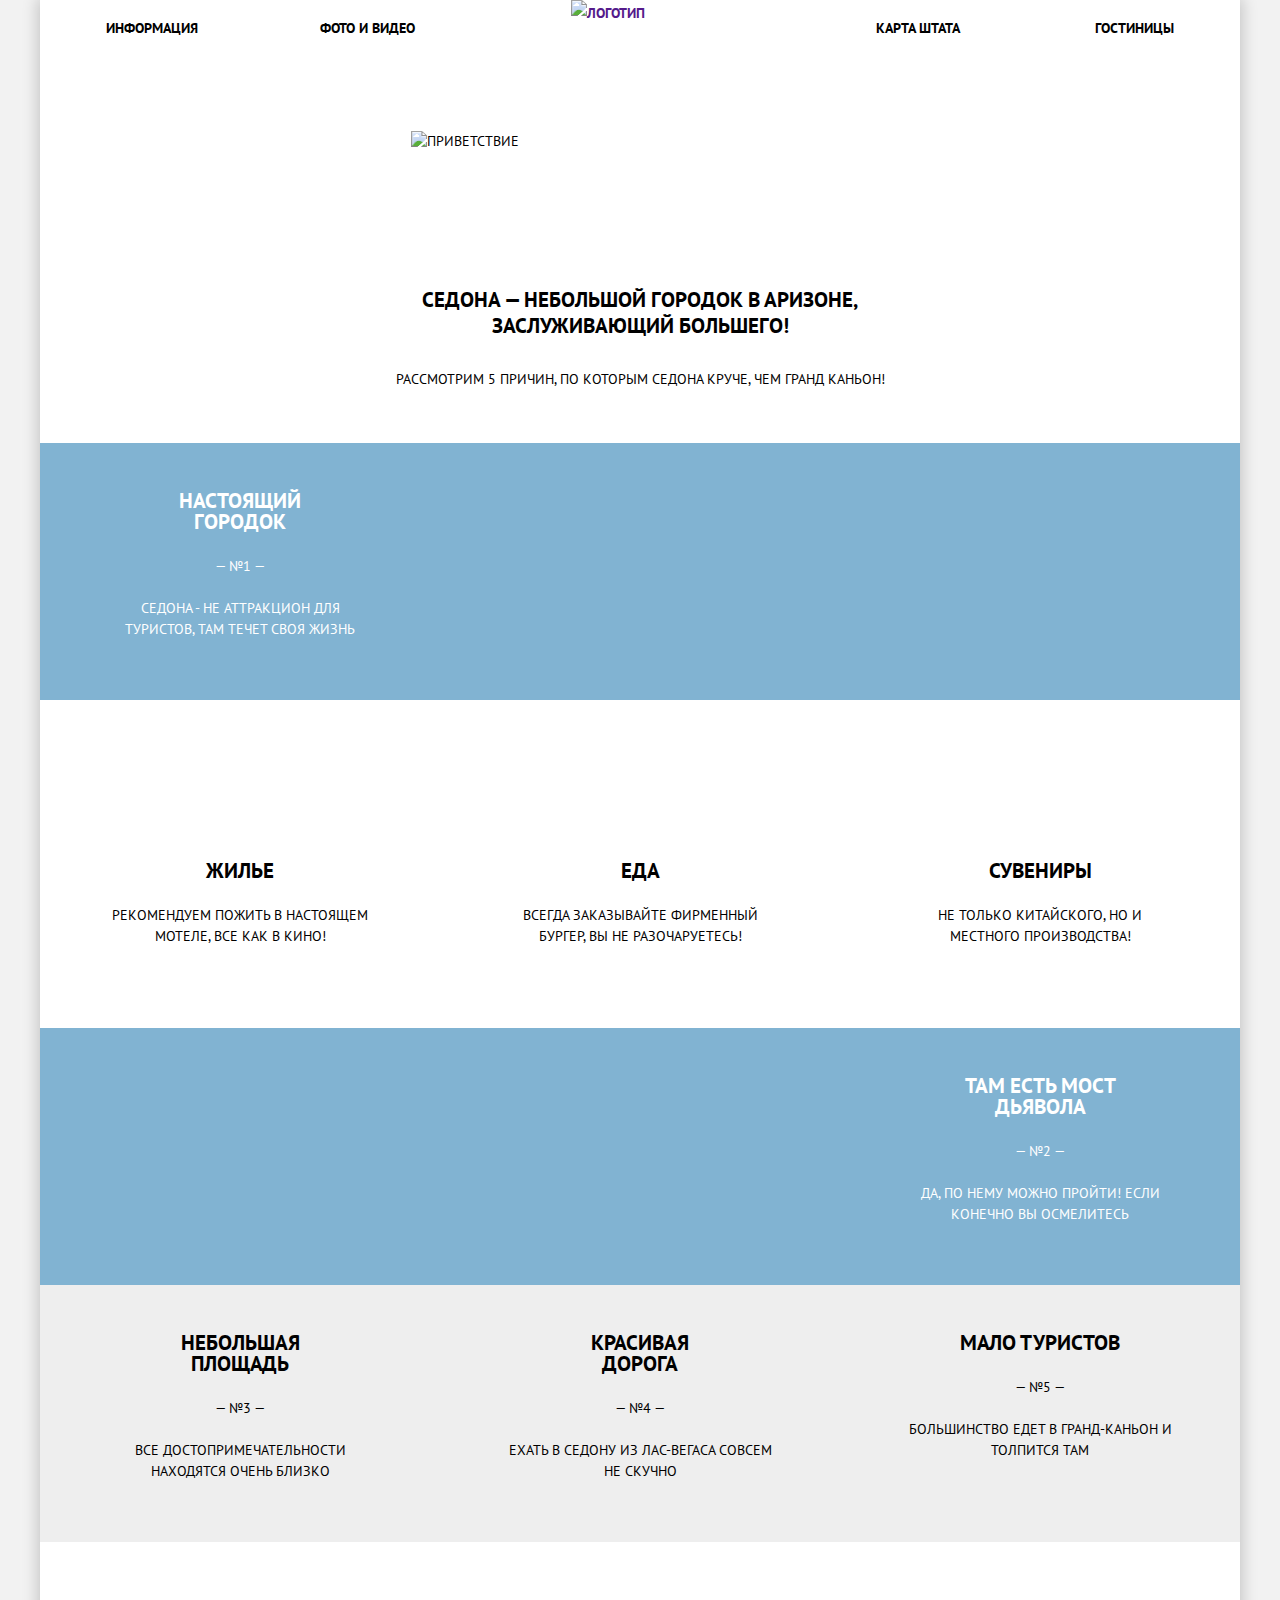
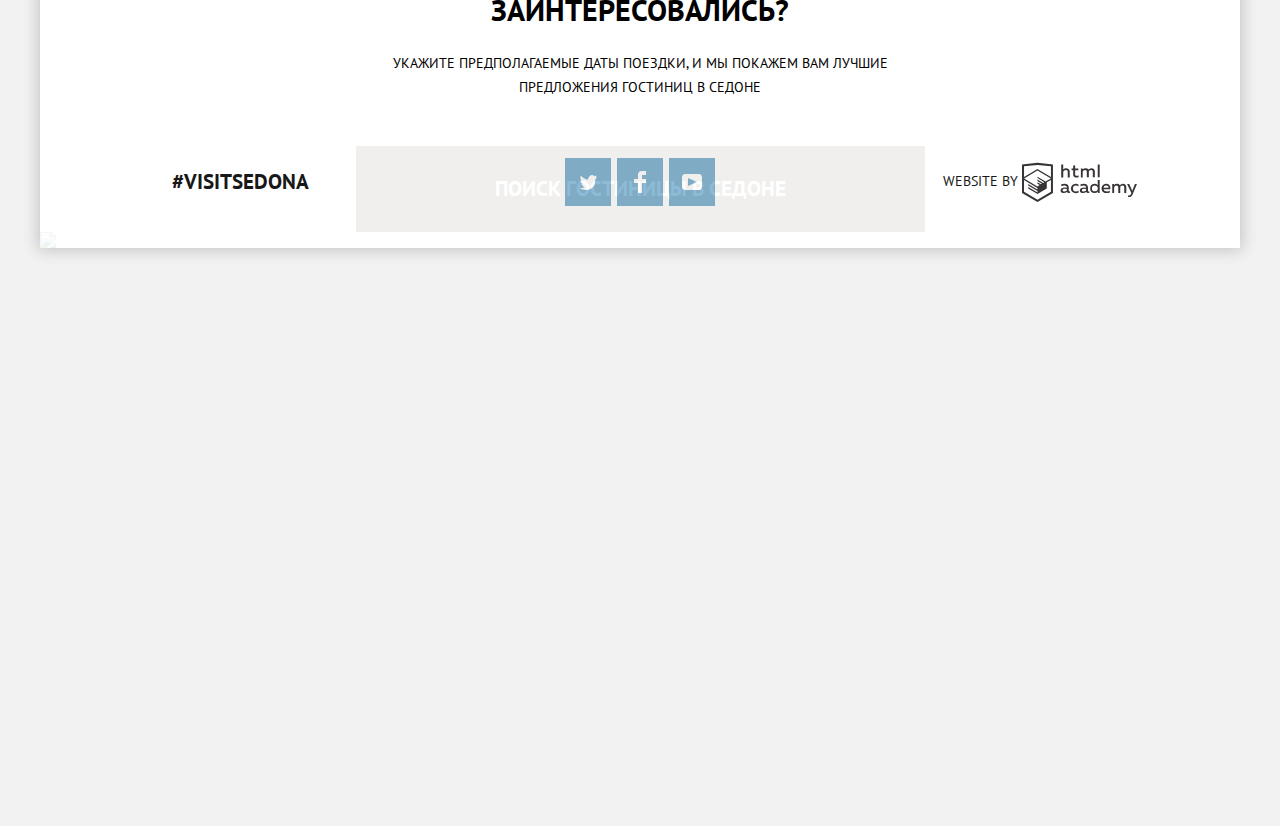
==== index.html @ f434c278 "Верстка index.html FE" ====
<!DOCTYPE html>
<html lang="en">
<head>
	<meta charset="UTF-8">
	<title>Седона — небольшой городок в Аризоне, заслуживающий большего!</title>
	<!-- <link href="https://fonts.googleapis.com/css?family=PT+Sans:400,700&amp;subset=cyrillic,cyrillic-ext" rel="stylesheet"> -->
	<link href="http://fonts.googleapis.com/css?family=PT+Sans:400,700&subset=latin,cyrillic" rel="stylesheet">
	<link rel="stylesheet" href="css/styles.css">
</head>
<body>
	<div class="container">
		<header class="main-header">
			<nav class="main-nav">
				<a href="" class="logo">
					<img src="img/logo.png" alt="Логотип ">
				</a>
				<ul class="main-menu-list">
					<li class="menu-item"><a href="">Информация</a></li>
					<li class="menu-item"><a href="">Фото и видео</a></li>
					<li class="menu-item"><a href="">Карта штата</a></li>
					<li class="menu-item"><a href="../j-sedona/sedona/hotels.html">Гостиницы</a></li>
				</ul>
			</nav>
		</header>
		<main class="main-content">
			<h1>Седона — небольшой городок в Аризоне, заслуживающий большего!</h1>
			<section class="intro">
				<h2 class="visually-hidden">Because the Grand Canyon sucks!</h2>
				<img src="img/greeting.png" width="458" height="352" alt="Приветствие">
			</section>
			<section class="reasons">
				<h2 class="visually-hidden">Преимущества Седоны</h2>
				<p>Рассмотрим 5 причин, по которым Седона круче, чем Гранд Каньон!</p>
				<ol class="reasons-list">
					<li class="reasons-list-item wide-item-left">
						<div class="text-wrap">
							<h3>Настоящий городок</h3>
							<p>Седона - не аттракцион для туристов, там течет своя жизнь</p>
						</div>
						<div class="additional-content"></div>
					</li>
					<li class="reasons-list-item wide-item-right">
						<div class="text-wrap">
							<h3>Там есть мост дьявола</h3>
							<p>Да, по нему можно пройти! Если конечно вы осмелитесь</p>
						</div>
						<div class="additional-content"></div>
					</li>
					<li class="reasons-list-item">
						<div class="text-wrap">
							<h3>Небольшая площадь</h3>
							<p>Все достопримечательности находятся очень близко</p>
						</div>
						<div class="additional-content"></div>
					</li>
					<li class="reasons-list-item">
						<div class="text-wrap">
							<h3>Красивая дорога</h3>
							<p>Ехать в Седону из Лас-Вегаса совсем не скучно</p>
						</div>
						<div class="additional-content"></div>
					</li>
					<li class="reasons-list-item">
						<div class="text-wrap">
							<h3>Мало туристов</h3>
							<p>Большинство едет в Гранд-Каньон и толпится там</p>
						</div>
						<div class="additional-content"></div>
					</li>
					<li class="suggestion">
						<ul>
							<li class="suggestion-item suggestion-icon-1">
								<h3>Жилье</h3>
								<p>Рекомендуем пожить в настоящем мотеле, все как в кино!</p>
							</li>
							<li class="suggestion-item suggestion-icon-2">
								<h3>Еда</h3>
								<p>Всегда заказывайте фирменный бургер, вы не разочаруетесь!</p>
							</li>
							<li class="suggestion-item suggestion-icon-3">
								<h3>Сувениры</h3>
								<p>Не только китайского, но и местного производства!</p>
							</li>
						</ul>
					</li>
				</ol>
			</section>
			<section class="hotels">
				<h2 class="visually-hidden">Поиск гостиницы</h2>
				<b>Заинтересовались?</b>
				<p>Укажите предполагаемые даты поездки, и мы покажем вам лучшие предложения гостиниц в Седоне</p>
				<a href="" class="btn btn-search">Поиск гостиницы в Седоне</a>
			</section> 
			<section class="map">
				<h2 class="visually-hidden">Карта</h2>
				<iframe src="https://www.google.com/maps/embed?pb=!1m18!1m12!1m3!1d591648.1416118717!2d-111.69464565465383!3d34.99606232002857!2m3!1f0!2f0!3f0!3m2!1i1024!2i768!4f13.1!3m3!1m2!1s0x872da132f942b00d%3A0x5548c523fa6c8efd!2z0KHQtdC00L7QvdCwLCDQkNGA0LjQt9C-0L3QsCA4NjMzNiwg0KHQqNCQ!5e0!3m2!1sru!2sua!4v1518961090553" width="1200" height="594" frameborder="0" style="border:0" allowfullscreen></iframe>
				<img src="img/map.jpg" alt="Карта проезда" width="100%" height="594">
			</section>
		</main>
		<footer class="main-footer">
			<div class="hashtag-wrap column">
				<a href="" class="main-footer-hashtag">#visitsedona</a>	
			</div>
			
			<ul class="social-links column">
				<li><a href="" class="social-button"><span class="visually-hidden">Twitter</span><svg xmlns="http://www.w3.org/2000/svg" width="17" height="15"><path fill="#FFF" d="M10.95.144c1.685-.496 2.984.27 3.577 1.179.673-.231 1.331-.481 2.011-.708a2.345 2.345 0 0 1-.857 1.768c.685.17 1.304-.491 1.304-.491-.169 1-1.006 1.788-1.563 2.024-.231 6.75-3.175 11.217-10.077 11.082h-.446c-.41 0-4.164-.46-4.898-1.887 2.271.196 3.893-.422 4.693-1.177-.96-.3-2.679-.477-2.979-2.95.349.106.564.228 1.19.119C1.705 8.247.374 7.53.448 5.33c.285.328 1.067.536 1.34.472C1.085 5.561-.182 2.442.894.85c1.818 1.854 3.735 3.606 7.152 3.773C8.254 2.33 9.183.793 10.95.144z"/></svg></a></li>
				<li><a href="" class="social-button"><span class="visually-hidden">Facebook</span><svg xmlns="http://www.w3.org/2000/svg" width="12" height="22" viewBox="0 0 12 22"><path fill="#FFF" d="M12 4V0H8a4 4 0 0 0-4 4v4H0v4h4v10h4V12h4V8H8V4h4z"/></svg></a></li>
				<li><a href="" class="social-button"><span class="visually-hidden">Youtube</span><svg xmlns="http://www.w3.org/2000/svg" width="20" height="16"><path fill="#FFF" d="M17 0H3C1.35 0 0 1.35 0 3v10c0 1.65 1.35 3 3 3h14c1.65 0 3-1.35 3-3V3c0-1.65-1.35-3-3-3zM6.027 11.998V4.002L15.014 8l-8.987 3.998z"/></svg></a></li>
			</ul>
			<div class="footer-copyright column">
				<b>Website by</b>
				<a href="">
					<span class="visually-hidden">HTML Academy</span>
					<svg  class="copyright-logo" id="Layer_1" data-name="Layer 1" xmlns="http://www.w3.org/2000/svg" viewBox="0 0 108.08 36.85"><title>logo-htmlacademy-small1</title><path d="M44.61,26.88a2,2,0,0,0,.55-0.1v1.33a3.25,3.25,0,0,1-1.18.21,1.67,1.67,0,0,1-1.67-1,4.84,4.84,0,0,1-3.14,1.08c-1.51,0-2.91-.83-2.91-2.55,0-2.13,2-2.79,3.71-2.79a11.08,11.08,0,0,1,2.17.25v-0.3c0-1-.76-1.77-2.19-1.77a7.42,7.42,0,0,0-3,.64v-1.7a10.21,10.21,0,0,1,3.19-.55c2.36,0,3.81,1.12,3.81,3.65v3a0.54,0.54,0,0,0,.49.59h0.17Zm-6.44-1.13A1.35,1.35,0,0,0,39.63,27h0.11a3.39,3.39,0,0,0,2.41-1V24.58a9.72,9.72,0,0,0-1.81-.21c-1,0-2.16.33-2.16,1.38h0Zm12.36-6.11a5,5,0,0,1,2.57.64V22a4.08,4.08,0,0,0-2.3-.7,2.75,2.75,0,1,0,0,5.49,5,5,0,0,0,2.43-.64v1.71a6.27,6.27,0,0,1-2.76.57A4.21,4.21,0,0,1,46,24.51q0-.21,0-0.41a4.32,4.32,0,0,1,4.18-4.46h0.38Zm12.17,7.24a2,2,0,0,0,.55-0.1v1.33a3.25,3.25,0,0,1-1.18.21,1.67,1.67,0,0,1-1.67-1,4.84,4.84,0,0,1-3.14,1.08c-1.51,0-2.91-.83-2.91-2.55,0-2.13,2-2.79,3.71-2.79a11.08,11.08,0,0,1,2.17.25v-0.3c0-1-.76-1.77-2.19-1.77a7.42,7.42,0,0,0-3,.64v-1.7a10.21,10.21,0,0,1,3.19-.55c2.36,0,3.81,1.12,3.81,3.65v3a0.54,0.54,0,0,0,.49.59h0.17Zm-6.44-1.13A1.35,1.35,0,0,0,57.73,27h0.11a3.39,3.39,0,0,0,2.41-1V24.58a9.72,9.72,0,0,0-1.81-.21c-1.06,0-2.16.33-2.16,1.38h0ZM73,16V28.2H71.35V26.88a3.88,3.88,0,0,1-3.19,1.54,4.4,4.4,0,0,1,0-8.78,3.81,3.81,0,0,1,3,1.3V16H73Zm-4.53,5.22a2.76,2.76,0,1,0,0,5.52A2.86,2.86,0,0,0,71.15,25V23A2.91,2.91,0,0,0,68.49,21.27ZM79,19.64c3.31,0,4.46,2.68,3.92,5.09H76.7c0.21,1.5,1.67,2.11,3.19,2.11a6.11,6.11,0,0,0,2.64-.59v1.6a7.14,7.14,0,0,1-3,.57C77,28.42,74.78,27,74.78,24a4.18,4.18,0,0,1,4-4.39H79Zm0.09,1.54a2.28,2.28,0,0,0-2.44,2.1v0.06H81.3A2,2,0,0,0,79.13,21.18Zm5.73,7V19.87h1.65v1a3.81,3.81,0,0,1,2.78-1.27A2.86,2.86,0,0,1,91.89,21a4.12,4.12,0,0,1,2.91-1.33A3.06,3.06,0,0,1,98,23V28.2h-1.9V23.05a1.59,1.59,0,0,0-1.42-1.75H94.42a2.8,2.8,0,0,0-2.07,1.12V28.2h-1.9V23.05A1.59,1.59,0,0,0,89,21.31H88.8a3,3,0,0,0-2.21,1.29v5.63H84.86Zm21.31-8.33h1.9l-3.91,9.46c-0.9,2.17-2.09,2.86-3.35,2.86a4.76,4.76,0,0,1-1.1-.14V30.46a2.86,2.86,0,0,0,.85.12c0.9,0,1.58-.64,2.07-1.9l0.17-.42-4-8.4h2l2.86,6.29ZM38.73,1.46V6.22a3.81,3.81,0,0,1,2.7-1.14,3.25,3.25,0,0,1,3.44,3.4v5.15H43V8.72a1.81,1.81,0,0,0-1.61-2h-0.3a2.93,2.93,0,0,0-2.32,1.39v5.52h-1.9V1.46h1.9ZM49.94,2.31v3h3V6.91h-3v3.81c0,1.1.5,1.46,1.58,1.46a4.49,4.49,0,0,0,1.69-.33v1.6A6.8,6.8,0,0,1,51,13.8a2.55,2.55,0,0,1-2.86-2.74V6.89H46.58V5.26h1.5V2.74Zm5.4,11.31V5.28H57v1A3.81,3.81,0,0,1,59.77,5a2.86,2.86,0,0,1,2.6,1.33A4.12,4.12,0,0,1,65.28,5,3.06,3.06,0,0,1,68.44,8.4v5.21h-1.9V8.46a1.59,1.59,0,0,0-1.42-1.75H64.89a2.8,2.8,0,0,0-2.07,1.12v5.78h-1.9V8.46A1.59,1.59,0,0,0,59.5,6.71H59.27A3,3,0,0,0,57.06,8v5.63H55.34ZM71.17,1.45H73V13.6H71.17V1.45ZM14.71,0H14.55L0,1.54V28.21l14.55,8.66,14.55-8.66V1.54Zm12.5,27.1L14.55,34.64,1.9,27.12V16.18l12.59,7.5V25L5.86,19.9v1.31l8.68,5.21v1.39L5.87,22.65V24l8.68,5.21,8.75-5.24V18.31L27.2,16V27.12Zm0-12.53-3.48,2-1.6,1L14.51,13v1.31L21,18.23H21l-0.14.09-1,.54-5.37-3.2V17l4.24,2.52-1,.67-3.2-1.9v1.31l2.1,1.24L14.5,22.1,2,14.65,14.51,7.11Zm0-1.32L14.49,5.76,1.91,13.25v-10L14.56,1.92,27.21,3.25v10h0Z" transform="translate(0 -0.02)" fill="#231f20"/></svg>
				</a>
			</div>
		</footer>
	</div>
</body>
</html>
---- css/styles.css ----
body {
	margin: 0;
	padding: 0;

	font-family: 'PT Sans', sans-serif;
	font-size: 14px;
	line-height: 21px;
	text-transform: uppercase;
	
	background-color: #f2f2f2;
}

a {
	text-decoration: none;	
}

.visually-hidden:not(:focus):not(:active),
input[type="checkbox"].visually-hidden,
input[type="radio"].visually-hidden {
	position: absolute;

	width: 1px;
	height: 1px;
	margin: -1px;
	border: 0;
	padding: 0;

	white-space: nowrap;

	clip-path: inset(100%);
	clip: rect(0 0 0 0);
	overflow: hidden;
}

.container {
	position: relative;
	margin: 0 auto;
	max-width: 1200px;
	min-width: 610px;

	background-color: #fff;

	box-shadow: 0 0 15px 2px rgba(0,0,0,0.2);
}

.logo {
	position: absolute;
	margin-left: -69px;
	left: 50%;
	z-index: 1;
}

.main-nav {
	font-weight: bold;
	line-height: 26px;
}

.main-menu-list {
	display: flex;

	margin: 0 5.5%;
	padding: 0;
	list-style: none;
}

.main-menu-list .menu-item {
	width: 20%;
	padding: 15px 0;
}

.menu-item:nth-child(2) {
	margin-right: 20%;
}

.menu-item:nth-last-child(-n + 2) {
	text-align: right;
}

.menu-item a {
	color: #000;
}

.main-content {
	display: flex;
	flex-direction: column;
}



.intro {
	position: relative;

	/*height: 510px;*/
	order: -1;

	padding-bottom: 155px;

	/*background-color: #ddd;*/
	background-image:
		url("../img/intro-bg-mask.png"), 
		url("../img/intro-bg.jpg");
		
	background-position: 
		50% 100%, 
		50% -55px;
	background-size: 
		100% 57px, 
		auto auto;
	background-repeat:
		no-repeat,
		no-repeat;
}

.intro img {
	position: relative;
	margin-left: -229px;
	
	
	left: 50%;
	top: 75px;
}

.main-content h1 {
	margin-top: 55px;
	margin-left: auto;
	margin-right: auto;

	width: 445px;

	font-size: 21px;
	line-height: 26px;

	text-align: center;
	text-transform: uppercase;

}


/********************************************************************************************************************************/

.reasons > p {
	margin-top: 13px;
	margin-bottom: 51px;
	text-align: center;
	text-transform: uppercase;
	line-height: 26px;
}

.reasons-list,
.reasons-list ul {
	counter-reset: li;
	display: flex;
	flex-wrap: wrap;

	margin: 0;
	padding: 0;

	list-style-type: none;

	text-transform: uppercase;
}

.reasons-list .suggestion {	

	order: -1;
}

.reasons-list-item:first-child {
	order: -2;
}

/*--------------------------------------------------------*/
.reasons-list .reasons-list-item {
	box-sizing: border-box;
	padding: 47px 5.5% 60px;
	width: 33.333333%;

	text-align: center;

	background-color: #eee;
}

.reasons-list-item p {
	margin: 0;
}

/*--------------------------------------------------------*/
.reasons-list-item .text-wrap {
	box-sizing: border-box;
}

.reasons-list .wide-item-left,
.reasons-list .wide-item-right {
	display: flex;
	padding: 0;
	
	width: 100%;
	color: #fff;

	background-color: #81b3d2;
}



.wide-item-left .text-wrap,
.wide-item-right .text-wrap {
	padding: 47px 5.5% 60px;
	width: 33.333333%;
}

.wide-item-left .additional-content,
.wide-item-right .additional-content {
	width: 66.66668%;
	
	background-position: 50% 50%;
	background-size: cover;
	
}

.wide-item-left .additional-content {
	left: 100%;
	top: 0;

	background-image: url("../img/reason-1.jpg");
}

.wide-item-right .additional-content {
	order: -1;
	right: 100%;
	top: 0;
	
	background-image: url("../img/reason-2.jpg");
}

.reasons-list-item h3 {
	position: relative;
	margin: 0 auto 66px;

	width: 160px;
	
	font-size: 21px;
	line-height: 21px;
}

.reasons-list-item h3::after {
	counter-increment: li;
	content: "— №" counter(li) " —";
	position: absolute;

	left: 0;
	bottom: -45px;
	width: 100%;
	text-align: center;

	font-weight: normal;
	font-size: 14px;
	line-height: 21px;
}

.suggestion li {
	box-sizing: border-box;
	padding: 160px 6% 81px;
	width: 33.333333%;

	text-align: center;
}

.suggestion h3 {
	margin-top: 0;
	padding-left: 19%;
	padding-right: 19%;
	margin-bottom: 24px;

	font-size: 21px;
	line-height: 21px;
}

.suggestion p {
	margin: 0;
	padding: 0;
}

.suggestion-item {
	background-color: #fff;
}

.suggestion-icon-1 {
	background-image: url(../img/icon-1.svg);
}

.suggestion-icon-2 {
	background-image: url(../img/icon-2.svg);
}

.suggestion-icon-3 {
	background-image: url(../img/icon-3.svg);
}


.suggestion-icon-1,
.suggestion-icon-2,
.suggestion-icon-3 {
	background-size: auto 72px;
	background-position: 50% 60px;
	background-repeat: no-repeat;
}

.hotels {
	width: 570px;
	margin: 0 auto;
	padding-top: 50px;
	
	text-align: center;
	text-transform: uppercase;
}

.hotels b {
	display: block;
	font-size: 30px;
	line-height: 36px;
	margin-bottom: 23px;
}

.hotels p {
	margin-top: 0;
	margin-bottom: 47px;

	font-size: 14px;
	line-height: 24px;

}

.btn-search {
	display: inline-block;
	padding: 30px 139px;
	
	color: #fff;
	font-size: 21px;
	font-weight: bold;
	line-height: 26px;

	background-color: #766357;
}

.map {
	font-size: 0;
	line-height: 0;
}

.main-footer {
	position: absolute;
	display: flex;
	align-items: center;

	padding: 36px 0;	

	bottom: 0;
	width: 100%;

	background-color: #fff;

	opacity: 0.9;
}

.social-links {
	display: flex;
	justify-content: center;

	margin: 0;
	padding: 0;

	list-style-type: none;
}

.social-button {
	margin: 6px 3px;
	display: flex;
	justify-content: center;
	align-items: center;
	width: 46px;
	height: 48px;
	background-color: #81b3d2;
}

.column {
	width: 33.333333%;
	margin: 0 5.5%;

	text-align: center;
}

.main-footer-hashtag {
	font-size: 21px;
	font-weight: bold;
	line-height: 26px;

	color: #000;
}

.footer-copyright b{
	
	font-size: 14px;
	font-weight: normal;
	line-height: 26px;
}

.copyright-logo {
	width: 115px;
	height: 41px;
	vertical-align: middle;
}


.map {
	position: relative;
}

.map iframe {
	width: 100%;
	position: absolute;
	top: 0;
	left: 0;
}

.map img {
	object-fit: cover;
}
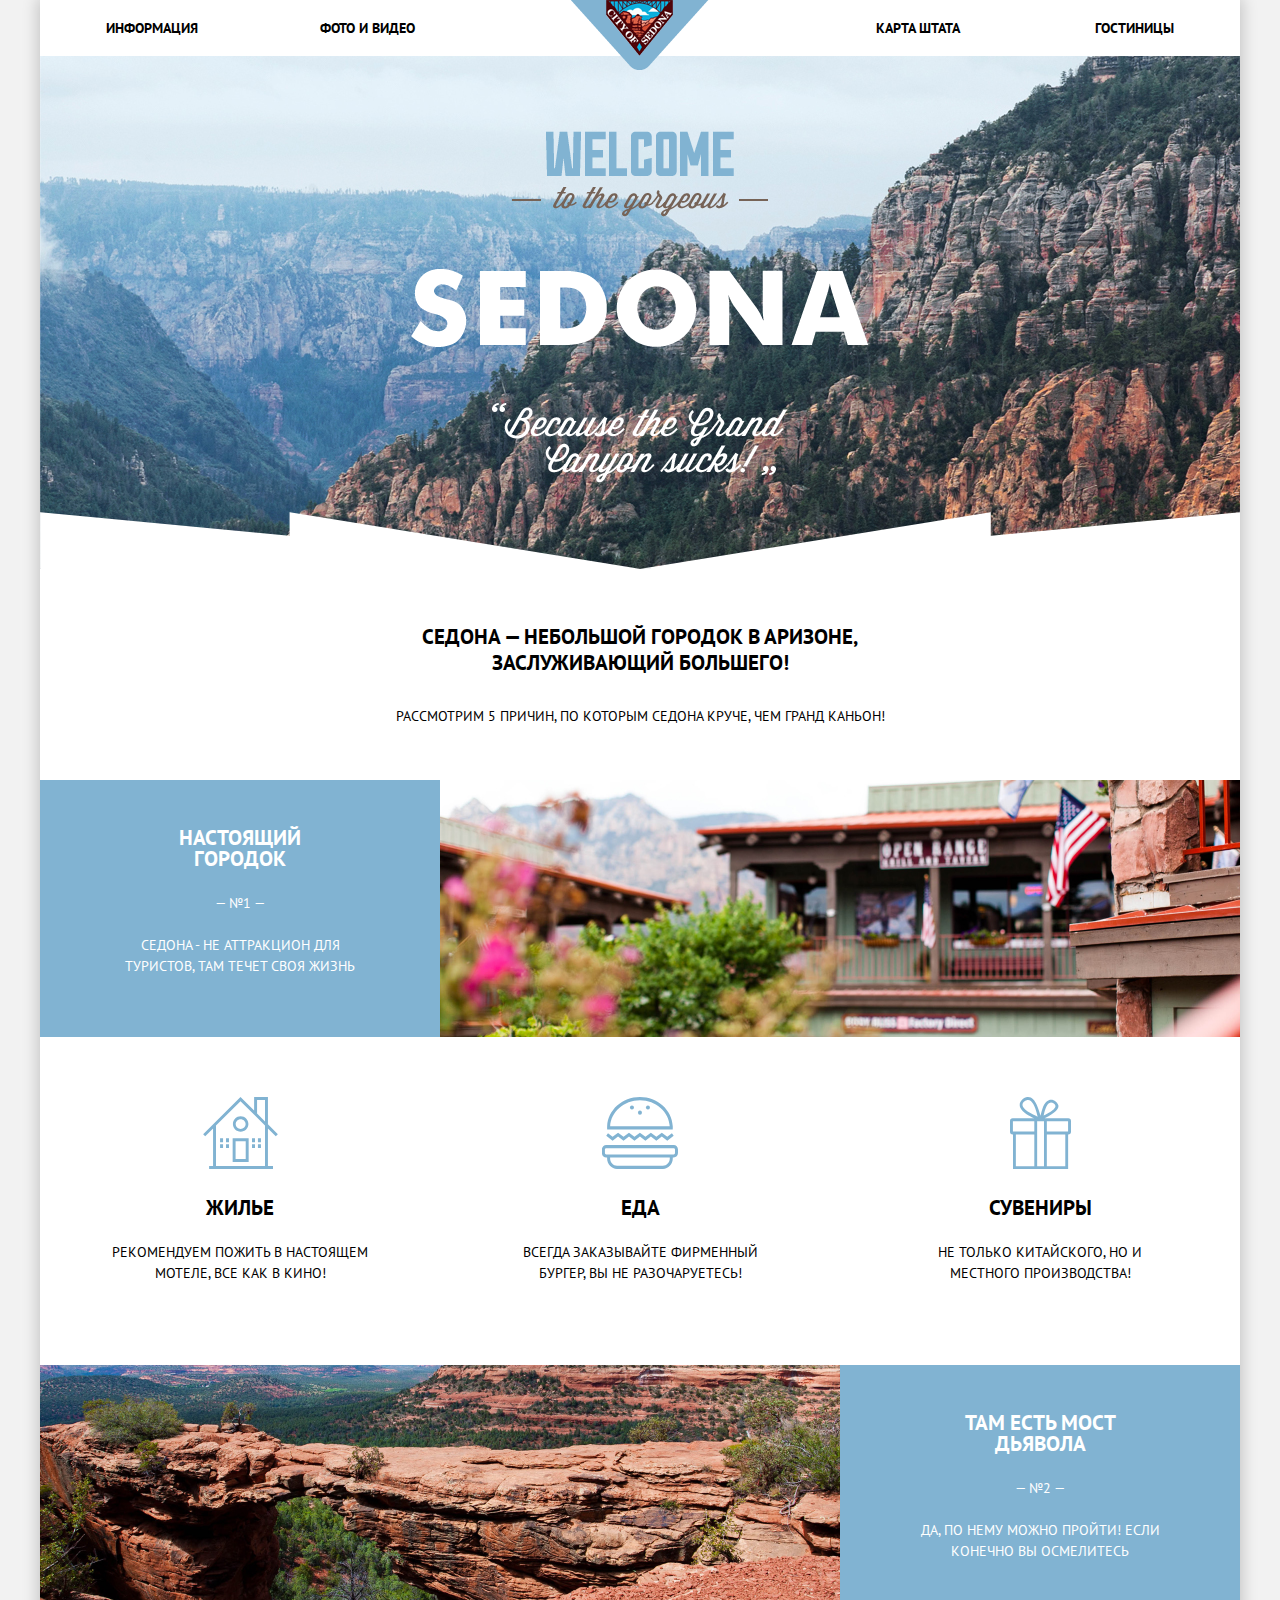
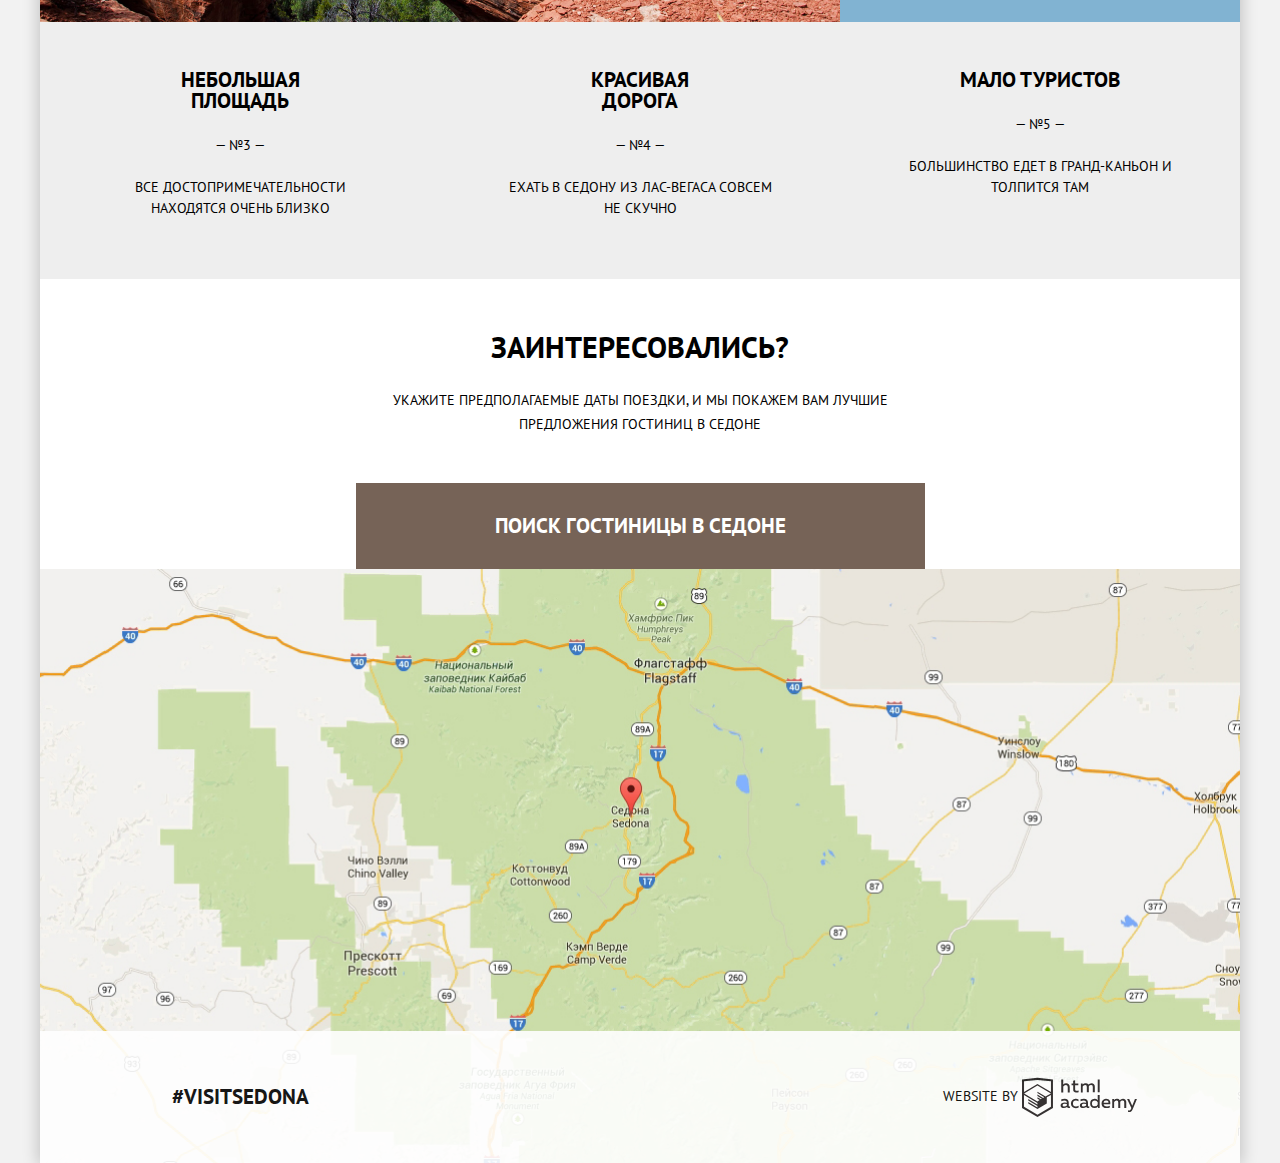
==== commit 0763c26e: "Верстка hotels.html" ====
--- a/index.html
+++ b/index.html
@@ -11,14 +11,14 @@
 	<div class="container">
 		<header class="main-header">
 			<nav class="main-nav">
-				<a href="" class="logo">
+				<a class="logo">
 					<img src="img/logo.png" alt="Логотип ">
 				</a>
 				<ul class="main-menu-list">
 					<li class="menu-item"><a href="">Информация</a></li>
 					<li class="menu-item"><a href="">Фото и видео</a></li>
 					<li class="menu-item"><a href="">Карта штата</a></li>
-					<li class="menu-item"><a href="../j-sedona/sedona/hotels.html">Гостиницы</a></li>
+					<li class="menu-item"><a href="hotels.html">Гостиницы</a></li>
 				</ul>
 			</nav>
 		</header>
@@ -89,7 +89,7 @@
 				<h2 class="visually-hidden">Поиск гостиницы</h2>
 				<b>Заинтересовались?</b>
 				<p>Укажите предполагаемые даты поездки, и мы покажем вам лучшие предложения гостиниц в Седоне</p>
-				<a href="" class="btn btn-search">Поиск гостиницы в Седоне</a>
+				<a href="" class="btn btn-search btn-brown">Поиск гостиницы в Седоне</a>
 			</section> 
 			<section class="map">
 				<h2 class="visually-hidden">Карта</h2>
--- a/css/styles.css
+++ b/css/styles.css
@@ -379,7 +379,6 @@
 	align-items: center;
 	width: 46px;
 	height: 48px;
-	background-color: #81b3d2;
 }
 
 .column {
@@ -424,4 +423,467 @@
 
 .map img {
 	object-fit: cover;
-}+}
+
+.filters {
+	padding: 27px 5.5% 33px;
+
+	background: url("../img/filters-bg.jpg");
+	background-repeat: no-repeat;
+	background-size: cover;
+
+	color: #fff;
+}
+
+.filter {
+	display: flex;
+}
+
+.filter fieldset {
+	margin: 0;
+	margin-right: 7.2%;
+	padding: 0;
+	border: 0;
+}
+
+.filter legend {
+	margin-bottom: 25px;
+	padding: 0;
+	font-weight: bold;
+	font-size: 16px;
+	line-height: 21px;
+}
+
+.filter > :last-child {
+	margin-right: 0;
+	margin-left: auto;
+}
+
+.filter-options-list {
+	margin: 0;
+	padding: 0;
+	list-style-type: none;
+}
+
+.filter-option {
+	position: relative;
+	margin-bottom: 25px;
+	padding-left: 40px;
+}
+
+.filter-option label {
+	cursor: pointer;
+}
+
+input[type="checkbox"] + .checkbox-indicator {
+	
+	position: absolute;
+	top: -1px;
+	left: 0;
+	
+	height: 23px;
+	width: 23px;
+	
+	background-image: url(../img/checkbox-off.svg);
+	background-position: 0 50%;
+	background-repeat: no-repeat;
+}
+
+input[type="checkbox"]:checked + .checkbox-indicator{
+	width: 27px;
+
+	background-image: url(../img/checkbox-on.svg);
+	background-position: 0 50%;
+	background-repeat: no-repeat;
+} 
+
+input[type="checkbox"]:focus + .checkbox-indicator,
+input[type="checkbox"]:hover:not([disabled]) + .checkbox-indicator {
+	height: 25px;
+	border-color: #663d15;
+	outline: thin dotted;
+	outline: 5px auto -webkit-focus-ring-color;
+
+}
+
+input[type="checkbox"]:disabled + .checkbox-indicator  {
+	opacity: 0.5;
+}
+
+input[type="checkbox"]:disabled ~ span  {
+	opacity: 0.5;
+	cursor: default;
+}
+
+.filter-options-list :last-child {
+	margin-bottom: 0;
+}
+
+.filter-range {
+	width: 28%;
+}
+
+.range-inputs {
+	position: relative;
+	display: flex;
+	justify-content: flex-end;
+
+	margin-bottom: 20px;
+
+	border: 2px solid #fff;
+	border-radius: 2px;
+}
+
+.range-inputs::after {
+	position: absolute;
+	content: "";
+
+	top: 50%;
+	left: 50%;
+
+	width: 2px;
+	height: 80%;
+	background-color: #fff;
+	transform: translate(-50%, -50%);
+}
+
+.range-inputs label {
+	display: flex;
+	justify-content: flex-end;
+	line-height: 32px;
+	text-align: right;
+	align-items: baseline;
+}
+
+.range-inputs input[type=text] {
+	width: 50%;
+	margin-left: 2%;
+	
+	font: inherit;
+	color: inherit;
+
+	border: 0;
+	background: transparent;
+}
+
+.range-controls {
+	position: relative;
+	margin-bottom: 35px;
+}
+
+.range-controls .scale {
+	height: 2px;
+	background: rgba(255, 255, 255, 0.3);
+}
+
+.range-controls .bar {
+	height: 2px;
+	width: 80%;
+
+	background-color: #fff;
+}
+
+.range-toggle {
+	position: absolute;
+	width: 4px;
+	height: 4px;
+	
+	top: -9px;
+
+	border: 8px solid #fff;
+	border-radius: 50%;
+
+	background-color: #b4b4b4;
+	box-shadow: 0 2px 1px 0 rgba(0, 1, 1, 0.2);
+}
+
+.range-toggle:focus,
+.range-toggle:hover {
+	border-width: 9px;
+	top: -10px;
+}
+
+.range-toggle-max {
+	left: 80%;
+}
+.filter-range legend {
+	margin-bottom: 10px;
+}
+
+.filter-range .btn-submit {
+	display: block;
+	margin: 0 auto;
+	padding: 5px 33px;
+
+	font: inherit;
+	color: inherit;
+	text-transform: uppercase;
+
+	border: 2px solid #fff;
+	border-radius: 2px;
+	background: transparent;
+}
+
+.filter-range .btn-submit:focus,
+.filter-range .btn-submit:hover {
+	color: #000;
+	background-color: #fff;
+	cursor: pointer;
+}
+
+.results-header {
+	display: flex;
+	align-items:center;
+
+	padding-top: 30px;
+	padding-bottom: 30px;
+	border-bottom: 1px solid rgba(0, 0, 0, 0.3);
+}
+
+.results .results-number {
+	margin: 0;
+	font-size: 21px;
+	font-weight: bold;
+	line-height: 26px;
+}
+
+.sorting {
+	display: flex;
+
+	font-size: 12px;
+	line-height: 18px;
+}
+
+.sorting span {
+	margin-right: 40px;
+}
+
+.sorting-type {
+	display: flex;
+
+	margin: 0;
+	padding: 0;
+
+	list-style-type: none;
+}
+
+.sorting-type-item {
+	margin-right: 34px;
+}
+
+.sorting-type-item a {
+	border-bottom: 1px dashed #81b3d2;
+	color: rgba(0, 0, 0, 0.3);
+}
+
+
+.sorting-type-item a:hover:not(.current) {
+	border-bottom: 1px dashed #81b3d2;
+	color: #81b3d2;
+}
+
+.sorting-type-item a:active:not(.current) {
+	border: 0;
+	color: #000;
+}
+
+.sorting-type-item .current {
+	color: #81b3d2;
+	border: 0;
+
+	cursor: default;
+}
+
+.sorting-controls {
+	margin-left: auto;
+	font-size: 0;
+	height: 18px;
+}
+
+.sorting-controls a {
+	margin-left: 10px;
+	line-height: 18px;
+	font-size: 11px;
+	opacity: 0.3;	
+}
+
+.sorting-controls a:hover,
+.sorting-controls a:focus {
+	opacity: 1;
+}
+
+.sorting-controls .current {
+	opacity: 1;
+}
+
+.sorting-controls .current path {
+	fill: #81b3d2;
+}
+
+.results-list {
+	margin: 0;
+	padding: 0;
+	list-style-type: none;
+}
+
+.result-list-item {
+	display: flex;
+	padding: 30px 0;
+	border-bottom: 1px solid rgba(0, 0, 0, 0.3);
+}
+
+.results .first-column {
+	width: 165px;
+}
+
+.result-list-item .info-block {
+	flex-grow: 1;
+}
+
+.info-block .title-wrap {
+	display: flex;
+	margin-top: -6px;
+	align-items: center;
+}
+
+.title-wrap {
+	margin-bottom: 8px;
+}
+
+.title-wrap h3 {
+	margin: 0;
+	font-size: 21px;
+	line-height: 26px;
+}
+
+.hotel-stars {
+	margin-left: auto;
+	height: 18px;
+	font-size: 0;
+}
+
+.hotel-stars span {
+	display: inline-block;
+	margin-left: 6px;
+	width: 18px;
+	height: 18px;
+	background-image: url("../img/star.svg");
+	background-repeat: no-repeat;
+	
+}
+
+.info-block .summary {
+	display: flex;
+	margin: 0;
+	margin-bottom: 17px;
+	padding: 0;
+}
+
+.summary span {
+	width: 116px;
+}
+
+.summary b {
+	font-weight: normal;
+}
+
+.actions-wrap {
+	display: flex;
+}
+
+.info-block .btn {
+	margin-right: 6px;
+	padding: 5px 17px;
+	color: #fff;
+	font-weight: bold;
+}
+
+.btn-blue {
+	background-color: #81b3d2;
+}
+
+.btn-blue:hover,
+.brn-blue:focus {
+	background-color: #669ec0;
+}
+
+.btn-blue:active {
+	background-color: #5496bd;
+	color: rgba(255, 255, 255, 0.3);
+}
+
+.btn-brown {
+	background-color: #766357;
+}
+
+.btn-brown:hover,
+.btn-brown:focus {
+	background-color: #604e43;
+}
+
+.btn-brown:active {
+	background-color: #503e33;
+	color: rgba(255, 255, 255, 0.3);
+}
+
+.info-block .rating-text {
+	margin: 0;
+	margin-left: auto;
+	padding: 5px 17px;
+	color: #666666;
+
+	background-color: #f2f2f2;
+}
+
+.inner-page .main-footer {
+	position: static;
+}
+
+.menu-item a,
+.hotel-name a {
+	color: #000;
+}
+
+.menu-item a:hover,
+.menu-item a:focus,
+.hotel-name a:hover,
+.hotel-name a:focus {
+	color: #81b3d2;
+}
+
+.menu-item a:active,
+.hotel-name a:active {
+	color: rgba(0, 0, 0, 0.3);
+}
+
+.menu-item .current {
+	color: #766357;
+	cursor: default;
+}
+
+.menu-item .current:hover {
+	color: #766357;
+}
+
+.social-button:active path {
+	fill: rgba(255, 255, 255, 0.3);
+}
+
+.copyright-logo:hover path,
+.copyright-logo:focus path{
+	fill: #81b3d2;
+}
+
+.copyright-logo:active path{
+	fill: #bdbbbc;
+}
+
+.inner-container {
+	padding-left: 5.5%;
+	padding-right: 5.5%;
+}
+
+
+
+
+
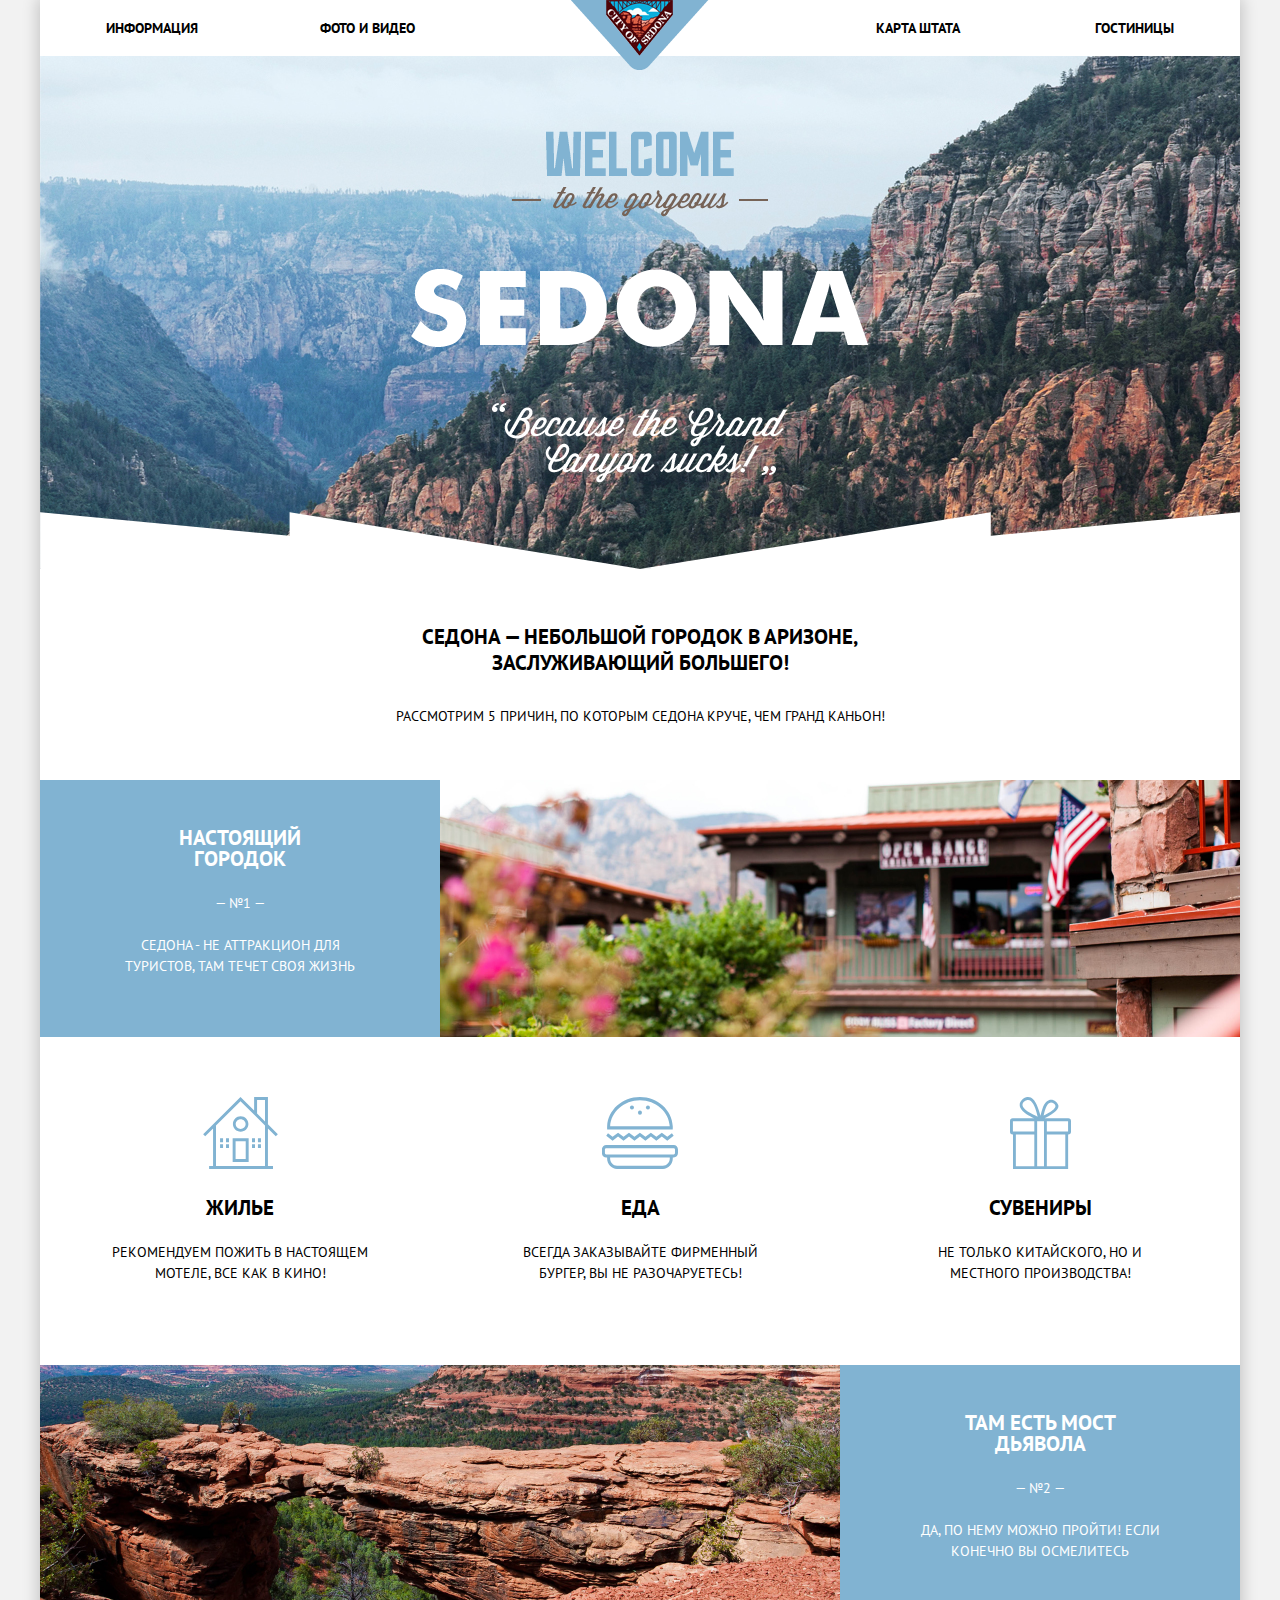
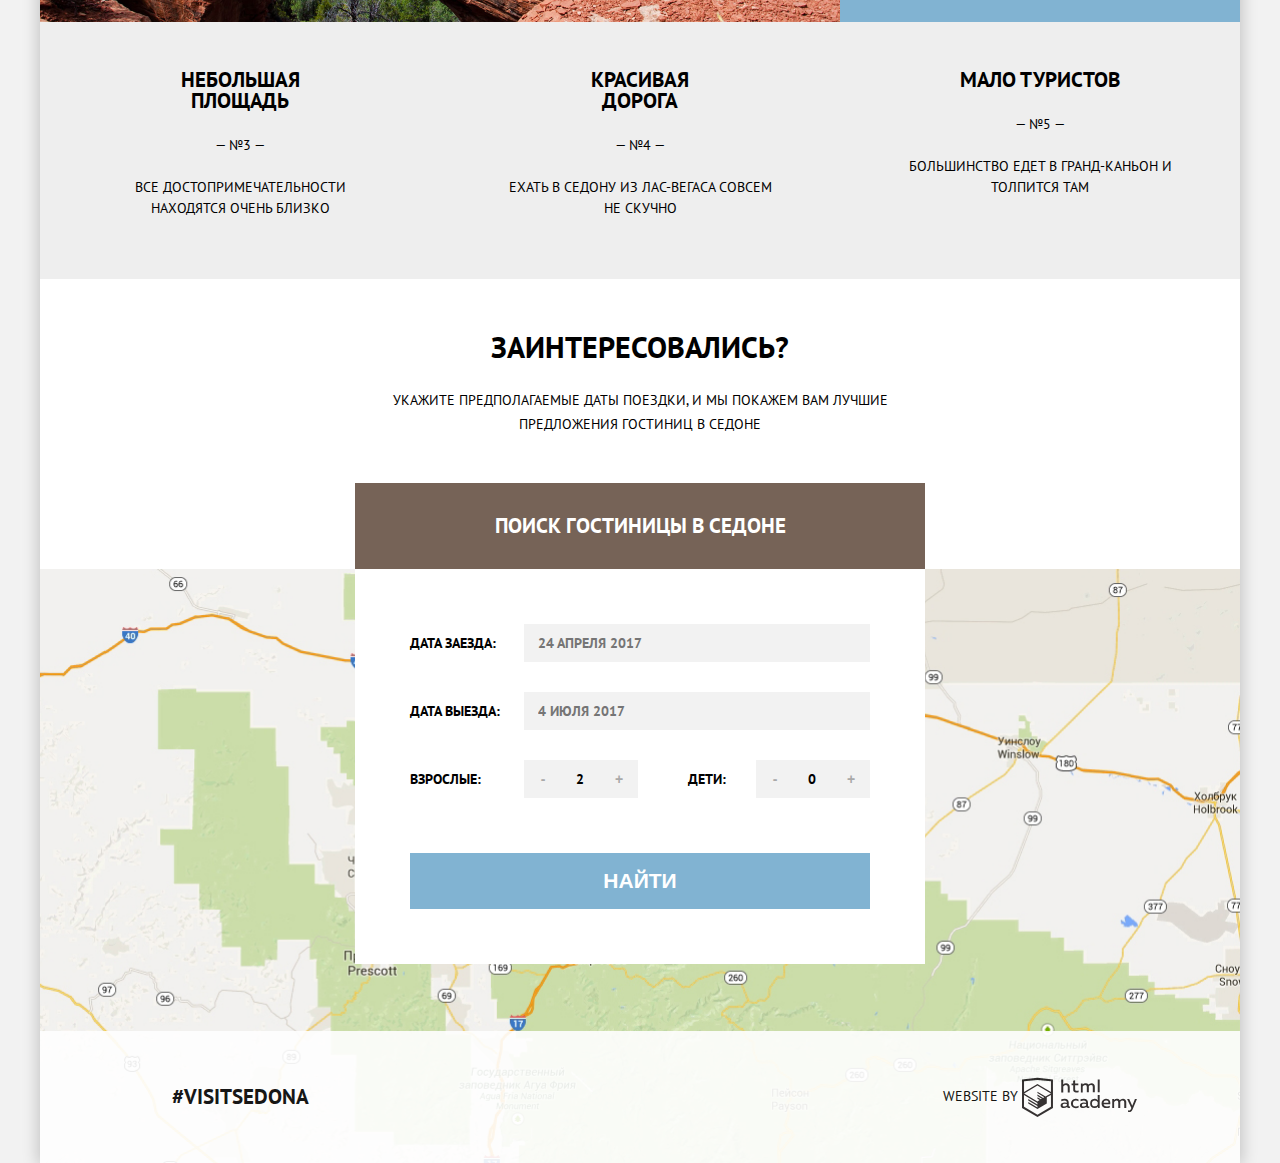
==== commit 079f344b: "Форма поиска" ====
--- a/index.html
+++ b/index.html
@@ -90,6 +90,37 @@
 				<b>Заинтересовались?</b>
 				<p>Укажите предполагаемые даты поездки, и мы покажем вам лучшие предложения гостиниц в Седоне</p>
 				<a href="" class="btn btn-search btn-brown">Поиск гостиницы в Седоне</a>
+				<form class="search-form" method="get" action="https://echo.htmlacademy.ru">
+					<label>
+						<span>Дата заезда:</span>
+						<input type="text" name="arrival" placeholder="24 апреля 2017">
+					</label>
+					<label>
+						<span>Дата выезда:</span>
+						<input type="text" name="departure" placeholder="4 июля 2017">
+					</label>
+					<div class="persons-wrap">
+						<div class="adult-block">
+							<label for="adult">
+								<span>Взрослые:</span>
+							</label>
+							<div class="minusplus">
+								<button class="btn btn-minus">-</button>
+								<input type="text" name="persons" value="2">
+								<button class="btn btn-plus">+</button>
+							</div>							
+						</div>
+						<div class="children-block">
+							<label for="children">Дети:</label>
+							<div class="minusplus">
+								<button class="btn btn-minus">-</button>
+								<input type="text" id="children" name="children" value="0">
+								<button class="btn btn-plus">+</button>
+							</div>
+						</div>
+					</div>
+					<button class="btn btn-blue" type="submit">Найти</button>
+				</form>
 			</section> 
 			<section class="map">
 				<h2 class="visually-hidden">Карта</h2>
--- a/css/styles.css
+++ b/css/styles.css
@@ -306,6 +306,7 @@
 }
 
 .hotels {
+	position: relative;
 	width: 570px;
 	margin: 0 auto;
 	padding-top: 50px;
@@ -332,7 +333,10 @@
 
 .btn-search {
 	display: inline-block;
-	padding: 30px 139px;
+	padding-top: 30px;
+	padding-bottom: 30px;
+
+	width: 100%;
 	
 	color: #fff;
 	font-size: 21px;
@@ -340,6 +344,112 @@
 	line-height: 26px;
 
 	background-color: #766357;
+}
+
+.search-form {
+	position: absolute;
+	z-index: 2;
+	display: flex;
+	flex-direction: column;
+
+	-webkit-box-sizing: border-box;
+	-moz-box-sizing: border-box;
+	box-sizing: border-box;	
+	width: 100%;
+
+	padding: 55px 55px;
+
+	font-size: 14px;
+	font-weight: bold;
+	line-height: 26px;
+
+	text-align: left;
+	
+	background-color: #fff;
+}
+
+.search-form label {
+	display: flex;
+	align-items: baseline;
+}
+
+.search-form label span {
+	display: inline-block;
+	width: 114px;
+	text-align: left;
+}
+
+.search-form input[type="text"] {
+	flex-grow: 1;
+	margin-bottom: 30px;
+	padding: 6px 14px;
+
+	font: inherit;
+	text-transform: uppercase;	
+
+	border: 0;
+
+	background-color: #f2f2f2;
+}
+
+.search-form .persons-wrap {
+	display: flex;
+	margin-bottom: 55px;
+}
+
+.adult-block,
+.children-block {
+	display: flex;
+	align-items: baseline;
+}
+
+.children-block {
+	margin-left: auto;
+}
+
+.children-block label {
+	margin-right: 30px;
+}
+
+.minusplus {
+	display: flex;
+	align-items: baseline;
+}
+
+.search-form .minusplus .btn {
+	width: 38px;
+	padding: 6px 14px;
+
+	font-size: 14px;
+	border: 0;
+	color: #a9a9a9;
+
+	background-color: #f2f2f2;
+}
+
+.search-form .minusplus .btn:hover,
+.search-form .minusplus .btn:focus {
+	color: #000;
+}
+
+.minusplus input[type="text"] {
+	width: 10px;
+	margin-bottom: 0;
+}
+
+.search-form .btn {
+	padding-top: 15px;
+	padding-bottom: 15px;
+
+	font-size: 21px;
+	line-height: 26px;
+
+	color: #fff;
+
+	border: 0;
+
+	font-weight: bold;
+	text-transform: uppercase;
 }
 
 .map {
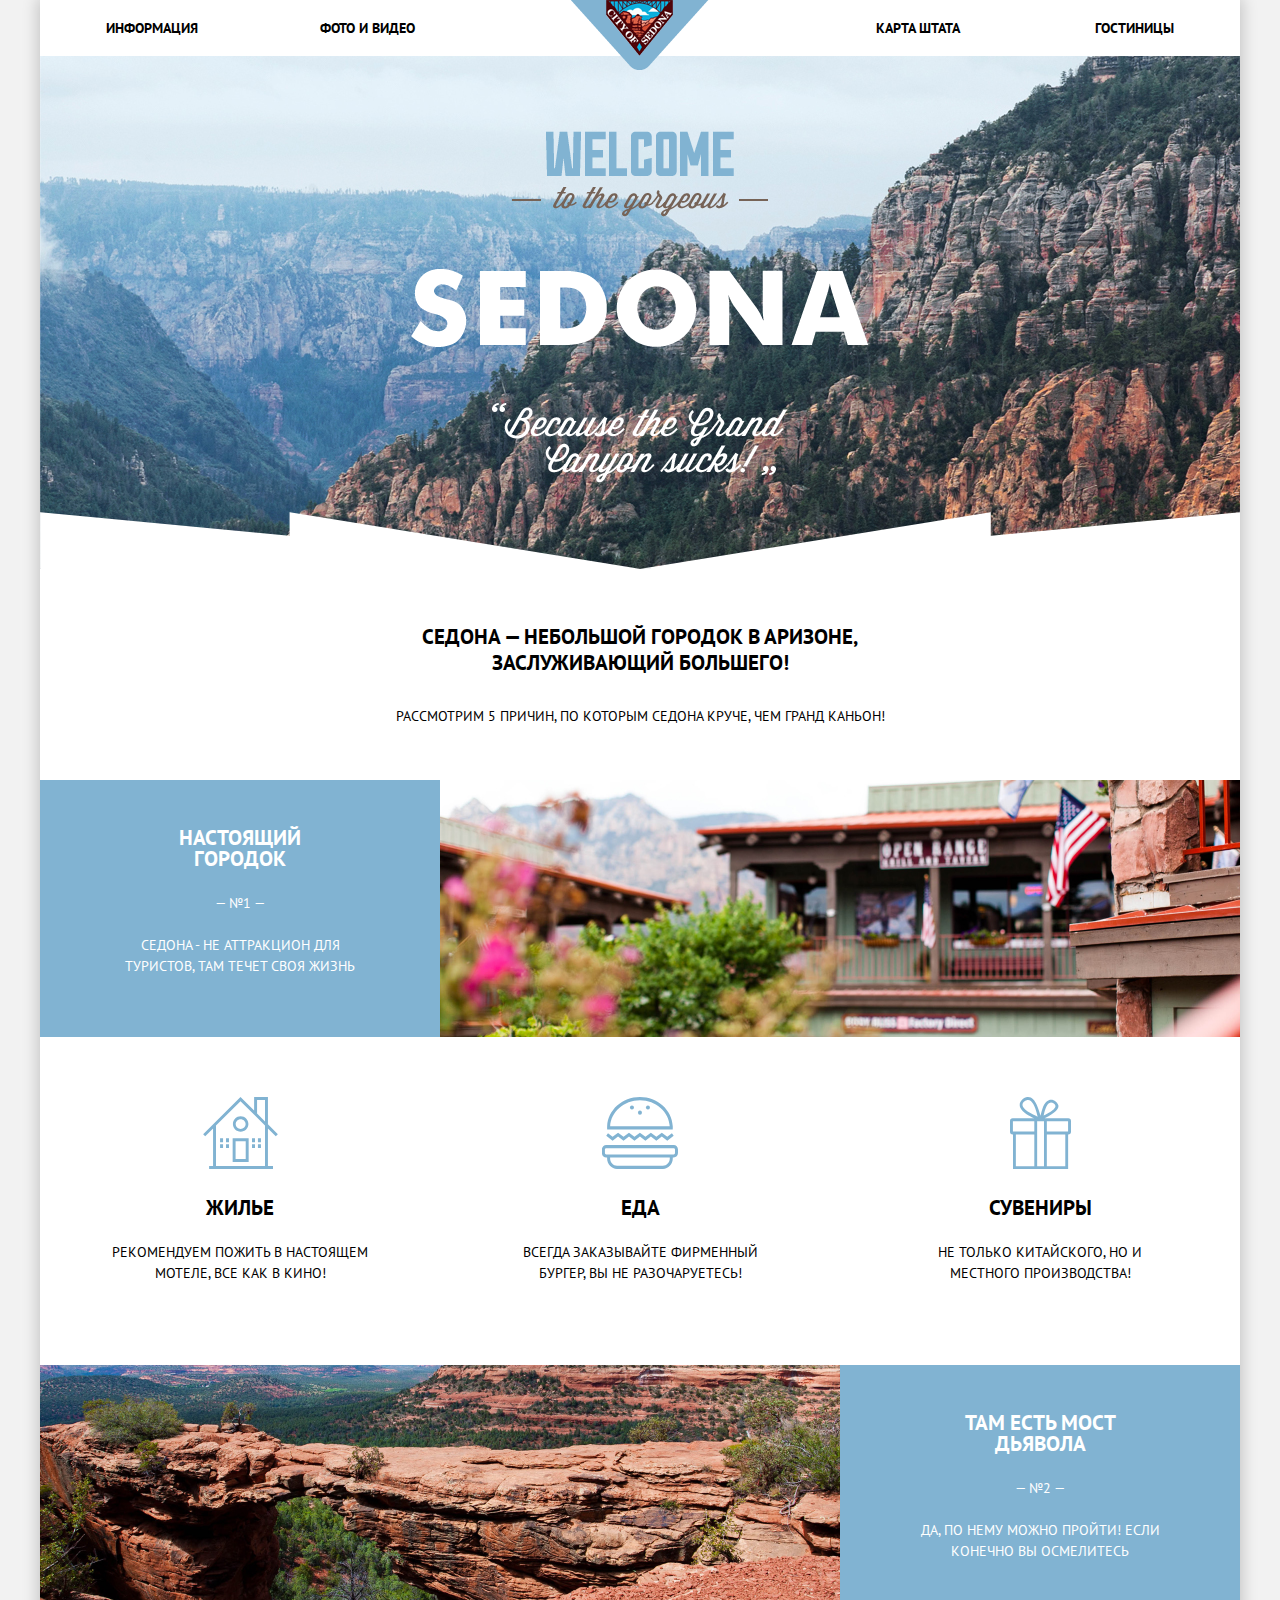
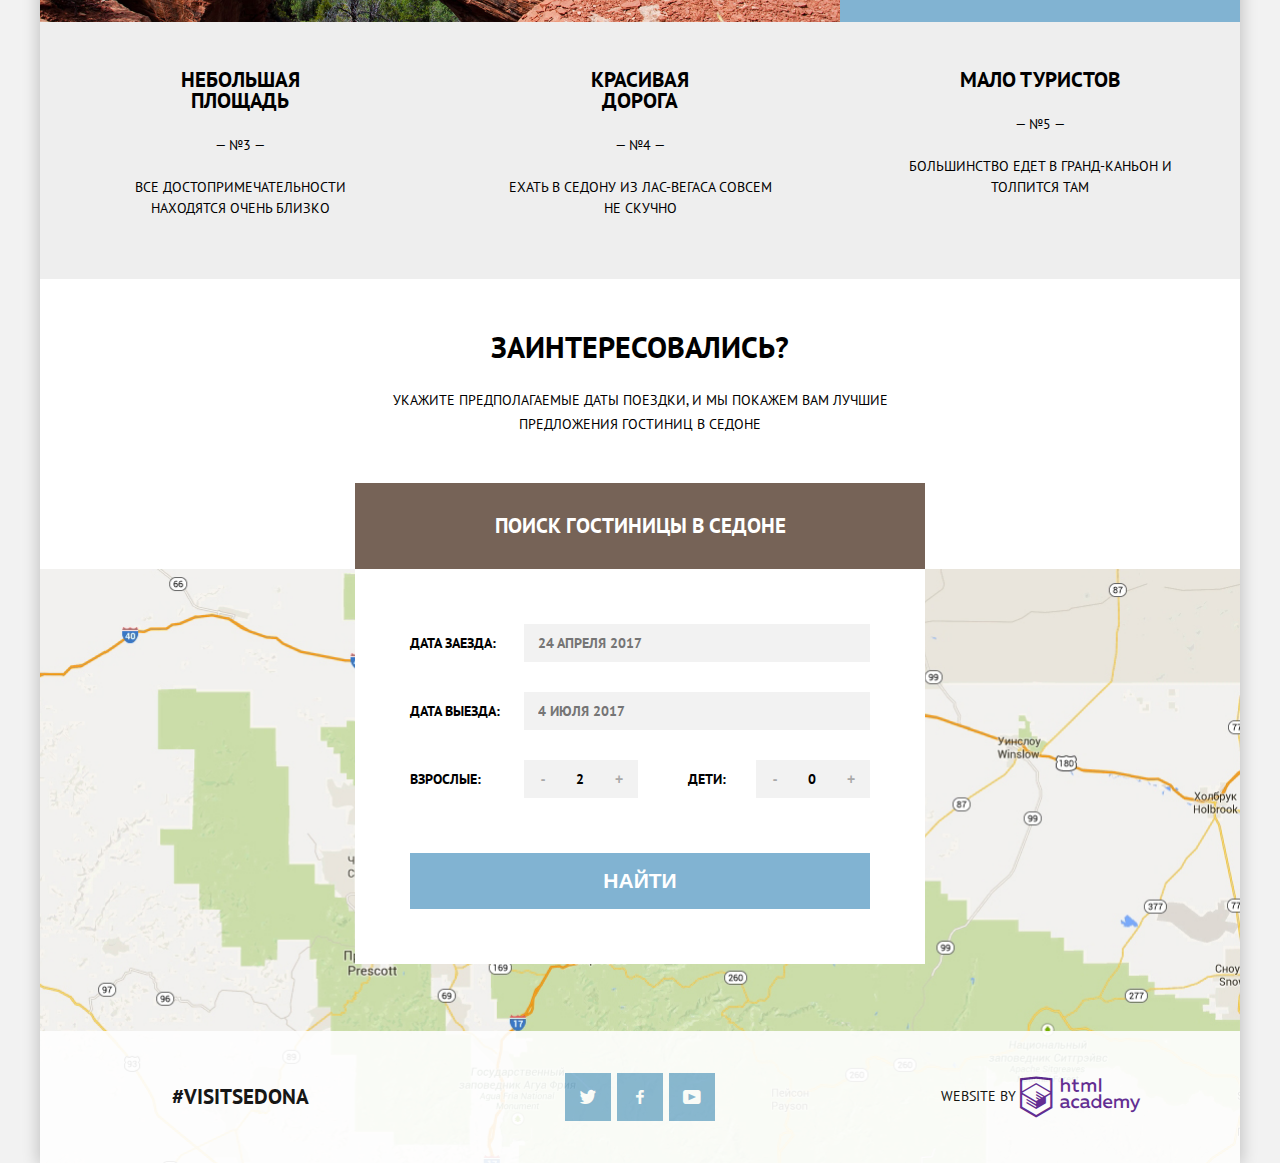
==== commit 421b7c5e: "заменил inline svg на icon font в футере" ====
--- a/index.html
+++ b/index.html
@@ -5,6 +5,7 @@
 	<title>Седона — небольшой городок в Аризоне, заслуживающий большего!</title>
 	<!-- <link href="https://fonts.googleapis.com/css?family=PT+Sans:400,700&amp;subset=cyrillic,cyrillic-ext" rel="stylesheet"> -->
 	<link href="http://fonts.googleapis.com/css?family=PT+Sans:400,700&subset=latin,cyrillic" rel="stylesheet">
+	<link rel="stylesheet" type="text/css" href="css/sedonafont.css">
 	<link rel="stylesheet" href="css/styles.css">
 </head>
 <body>
@@ -134,15 +135,14 @@
 			</div>
 			
 			<ul class="social-links column">
-				<li><a href="" class="social-button"><span class="visually-hidden">Twitter</span><svg xmlns="http://www.w3.org/2000/svg" width="17" height="15"><path fill="#FFF" d="M10.95.144c1.685-.496 2.984.27 3.577 1.179.673-.231 1.331-.481 2.011-.708a2.345 2.345 0 0 1-.857 1.768c.685.17 1.304-.491 1.304-.491-.169 1-1.006 1.788-1.563 2.024-.231 6.75-3.175 11.217-10.077 11.082h-.446c-.41 0-4.164-.46-4.898-1.887 2.271.196 3.893-.422 4.693-1.177-.96-.3-2.679-.477-2.979-2.95.349.106.564.228 1.19.119C1.705 8.247.374 7.53.448 5.33c.285.328 1.067.536 1.34.472C1.085 5.561-.182 2.442.894.85c1.818 1.854 3.735 3.606 7.152 3.773C8.254 2.33 9.183.793 10.95.144z"/></svg></a></li>
-				<li><a href="" class="social-button"><span class="visually-hidden">Facebook</span><svg xmlns="http://www.w3.org/2000/svg" width="12" height="22" viewBox="0 0 12 22"><path fill="#FFF" d="M12 4V0H8a4 4 0 0 0-4 4v4H0v4h4v10h4V12h4V8H8V4h4z"/></svg></a></li>
-				<li><a href="" class="social-button"><span class="visually-hidden">Youtube</span><svg xmlns="http://www.w3.org/2000/svg" width="20" height="16"><path fill="#FFF" d="M17 0H3C1.35 0 0 1.35 0 3v10c0 1.65 1.35 3 3 3h14c1.65 0 3-1.35 3-3V3c0-1.65-1.35-3-3-3zM6.027 11.998V4.002L15.014 8l-8.987 3.998z"/></svg></a></li>
+				<li><a href="" class="social-button btn-blue icon-twitter"><span class="visually-hidden">Twitter</span></a></li>
+				<li><a href="" class="social-button btn-blue icon-fb"><span class="visually-hidden">Facebook</span></a></li>
+				<li><a href="" class="social-button btn-blue icon-youtube"><span class="visually-hidden">Youtube</span></a></li>
 			</ul>
 			<div class="footer-copyright column">
 				<b>Website by</b>
-				<a href="">
+				<a href="" class="icon icon-logo-htmlacademy">
 					<span class="visually-hidden">HTML Academy</span>
-					<svg  class="copyright-logo" id="Layer_1" data-name="Layer 1" xmlns="http://www.w3.org/2000/svg" viewBox="0 0 108.08 36.85"><title>logo-htmlacademy-small1</title><path d="M44.61,26.88a2,2,0,0,0,.55-0.1v1.33a3.25,3.25,0,0,1-1.18.21,1.67,1.67,0,0,1-1.67-1,4.84,4.84,0,0,1-3.14,1.08c-1.51,0-2.91-.83-2.91-2.55,0-2.13,2-2.79,3.71-2.79a11.08,11.08,0,0,1,2.17.25v-0.3c0-1-.76-1.77-2.19-1.77a7.42,7.42,0,0,0-3,.64v-1.7a10.21,10.21,0,0,1,3.19-.55c2.36,0,3.81,1.12,3.81,3.65v3a0.54,0.54,0,0,0,.49.59h0.17Zm-6.44-1.13A1.35,1.35,0,0,0,39.63,27h0.11a3.39,3.39,0,0,0,2.41-1V24.58a9.72,9.72,0,0,0-1.81-.21c-1,0-2.16.33-2.16,1.38h0Zm12.36-6.11a5,5,0,0,1,2.57.64V22a4.08,4.08,0,0,0-2.3-.7,2.75,2.75,0,1,0,0,5.49,5,5,0,0,0,2.43-.64v1.71a6.27,6.27,0,0,1-2.76.57A4.21,4.21,0,0,1,46,24.51q0-.21,0-0.41a4.32,4.32,0,0,1,4.18-4.46h0.38Zm12.17,7.24a2,2,0,0,0,.55-0.1v1.33a3.25,3.25,0,0,1-1.18.21,1.67,1.67,0,0,1-1.67-1,4.84,4.84,0,0,1-3.14,1.08c-1.51,0-2.91-.83-2.91-2.55,0-2.13,2-2.79,3.71-2.79a11.08,11.08,0,0,1,2.17.25v-0.3c0-1-.76-1.77-2.19-1.77a7.42,7.42,0,0,0-3,.64v-1.7a10.21,10.21,0,0,1,3.19-.55c2.36,0,3.81,1.12,3.81,3.65v3a0.54,0.54,0,0,0,.49.59h0.17Zm-6.44-1.13A1.35,1.35,0,0,0,57.73,27h0.11a3.39,3.39,0,0,0,2.41-1V24.58a9.72,9.72,0,0,0-1.81-.21c-1.06,0-2.16.33-2.16,1.38h0ZM73,16V28.2H71.35V26.88a3.88,3.88,0,0,1-3.19,1.54,4.4,4.4,0,0,1,0-8.78,3.81,3.81,0,0,1,3,1.3V16H73Zm-4.53,5.22a2.76,2.76,0,1,0,0,5.52A2.86,2.86,0,0,0,71.15,25V23A2.91,2.91,0,0,0,68.49,21.27ZM79,19.64c3.31,0,4.46,2.68,3.92,5.09H76.7c0.21,1.5,1.67,2.11,3.19,2.11a6.11,6.11,0,0,0,2.64-.59v1.6a7.14,7.14,0,0,1-3,.57C77,28.42,74.78,27,74.78,24a4.18,4.18,0,0,1,4-4.39H79Zm0.09,1.54a2.28,2.28,0,0,0-2.44,2.1v0.06H81.3A2,2,0,0,0,79.13,21.18Zm5.73,7V19.87h1.65v1a3.81,3.81,0,0,1,2.78-1.27A2.86,2.86,0,0,1,91.89,21a4.12,4.12,0,0,1,2.91-1.33A3.06,3.06,0,0,1,98,23V28.2h-1.9V23.05a1.59,1.59,0,0,0-1.42-1.75H94.42a2.8,2.8,0,0,0-2.07,1.12V28.2h-1.9V23.05A1.59,1.59,0,0,0,89,21.31H88.8a3,3,0,0,0-2.21,1.29v5.63H84.86Zm21.31-8.33h1.9l-3.91,9.46c-0.9,2.17-2.09,2.86-3.35,2.86a4.76,4.76,0,0,1-1.1-.14V30.46a2.86,2.86,0,0,0,.85.12c0.9,0,1.58-.64,2.07-1.9l0.17-.42-4-8.4h2l2.86,6.29ZM38.73,1.46V6.22a3.81,3.81,0,0,1,2.7-1.14,3.25,3.25,0,0,1,3.44,3.4v5.15H43V8.72a1.81,1.81,0,0,0-1.61-2h-0.3a2.93,2.93,0,0,0-2.32,1.39v5.52h-1.9V1.46h1.9ZM49.94,2.31v3h3V6.91h-3v3.81c0,1.1.5,1.46,1.58,1.46a4.49,4.49,0,0,0,1.69-.33v1.6A6.8,6.8,0,0,1,51,13.8a2.55,2.55,0,0,1-2.86-2.74V6.89H46.58V5.26h1.5V2.74Zm5.4,11.31V5.28H57v1A3.81,3.81,0,0,1,59.77,5a2.86,2.86,0,0,1,2.6,1.33A4.12,4.12,0,0,1,65.28,5,3.06,3.06,0,0,1,68.44,8.4v5.21h-1.9V8.46a1.59,1.59,0,0,0-1.42-1.75H64.89a2.8,2.8,0,0,0-2.07,1.12v5.78h-1.9V8.46A1.59,1.59,0,0,0,59.5,6.71H59.27A3,3,0,0,0,57.06,8v5.63H55.34ZM71.17,1.45H73V13.6H71.17V1.45ZM14.71,0H14.55L0,1.54V28.21l14.55,8.66,14.55-8.66V1.54Zm12.5,27.1L14.55,34.64,1.9,27.12V16.18l12.59,7.5V25L5.86,19.9v1.31l8.68,5.21v1.39L5.87,22.65V24l8.68,5.21,8.75-5.24V18.31L27.2,16V27.12Zm0-12.53-3.48,2-1.6,1L14.51,13v1.31L21,18.23H21l-0.14.09-1,.54-5.37-3.2V17l4.24,2.52-1,.67-3.2-1.9v1.31l2.1,1.24L14.5,22.1,2,14.65,14.51,7.11Zm0-1.32L14.49,5.76,1.91,13.25v-10L14.56,1.92,27.21,3.25v10h0Z" transform="translate(0 -0.02)" fill="#231f20"/></svg>
 				</a>
 			</div>
 		</footer>
--- a/css/sedonafont.css
+++ b/css/sedonafont.css
@@ -0,0 +1,89 @@
+@font-face {
+  font-family: 'sedonafont';
+  src:  url('../fonts/icomoon.eot?p03ynx');
+  src:  url('../fonts/icomoon.eot?p03ynx#iefix') format('embedded-opentype'),
+    url('../fonts/icomoon.ttf?p03ynx') format('truetype'),
+    url('../fonts/icomoon.woff?p03ynx') format('woff'),
+    url('../fonts/icomoon.svg?p03ynx#icomoon') format('svg');
+  font-weight: normal;
+  font-style: normal;
+}
+
+[class^="icon-"], [class*=" icon-"] {
+  /* use !important to prevent issues with browser extensions that change fonts */
+  font-family: 'sedonafont' !important;
+  speak: none;
+  font-style: normal;
+  font-weight: normal;
+  font-variant: normal;
+  text-transform: none;
+  line-height: 1;
+
+  /* Better Font Rendering =========== */
+  -webkit-font-smoothing: antialiased;
+  -moz-osx-font-smoothing: grayscale;
+}
+
+.icon-calendar:before {
+  content: "\e900";
+}
+.icon-checkbox-off:before {
+  content: "\e901";
+  color: #fff;
+}
+.icon-checkbox-on:before {
+  content: "\e902";
+  color: #fff;
+}
+.icon-fb:before {
+  content: "\e903";
+  color: #fff;
+}
+.icon-filter-button .path1:before {
+  content: "\e904";
+  color: rgb(171, 171, 171);
+  opacity: 0.3;
+}
+.icon-filter-button .path2:before {
+  content: "\e905";
+  margin-left: -0.869140625em;
+  color: rgb(255, 255, 255);
+}
+.icon-filter-button .path3:before {
+  content: "\e906";
+  margin-left: -0.869140625em;
+  color: rgb(171, 171, 171);
+}
+.icon-home:before {
+  content: "\e907";
+  color: #81b3d2;
+}
+.icon-gift:before {
+  content: "\e908";
+  color: #81b3d2;
+}
+.icon-food:before {
+  content: "\e909";
+  color: #81b3d2;
+}
+.icon-down-dir:before {
+  content: "\e90a";
+}
+.icon-up-dir:before {
+  content: "\e90b";
+}
+.icon-logo-htmlacademy:before {
+  content: "\e90c";
+}
+.icon-star:before {
+  content: "\e90d";
+  color: #81b3d2;
+}
+.icon-twitter:before {
+  content: "\e90e";
+  color: #fff;
+}
+.icon-youtube:before {
+  content: "\e90f";
+  color: #fff;
+}
--- a/css/styles.css
+++ b/css/styles.css
@@ -489,6 +489,8 @@
 	align-items: center;
 	width: 46px;
 	height: 48px;
+
+	/*font-size: 20px;*/
 }
 
 .column {
@@ -513,11 +515,16 @@
 	line-height: 26px;
 }
 
-.copyright-logo {
+.icon-logo-htmlacademy {
+	font-size: 41px;
+	vertical-align: middle;
+}
+
+/*.copyright-logo {
 	width: 115px;
 	height: 41px;
 	vertical-align: middle;
-}
+}*/
 
 
 .map {
